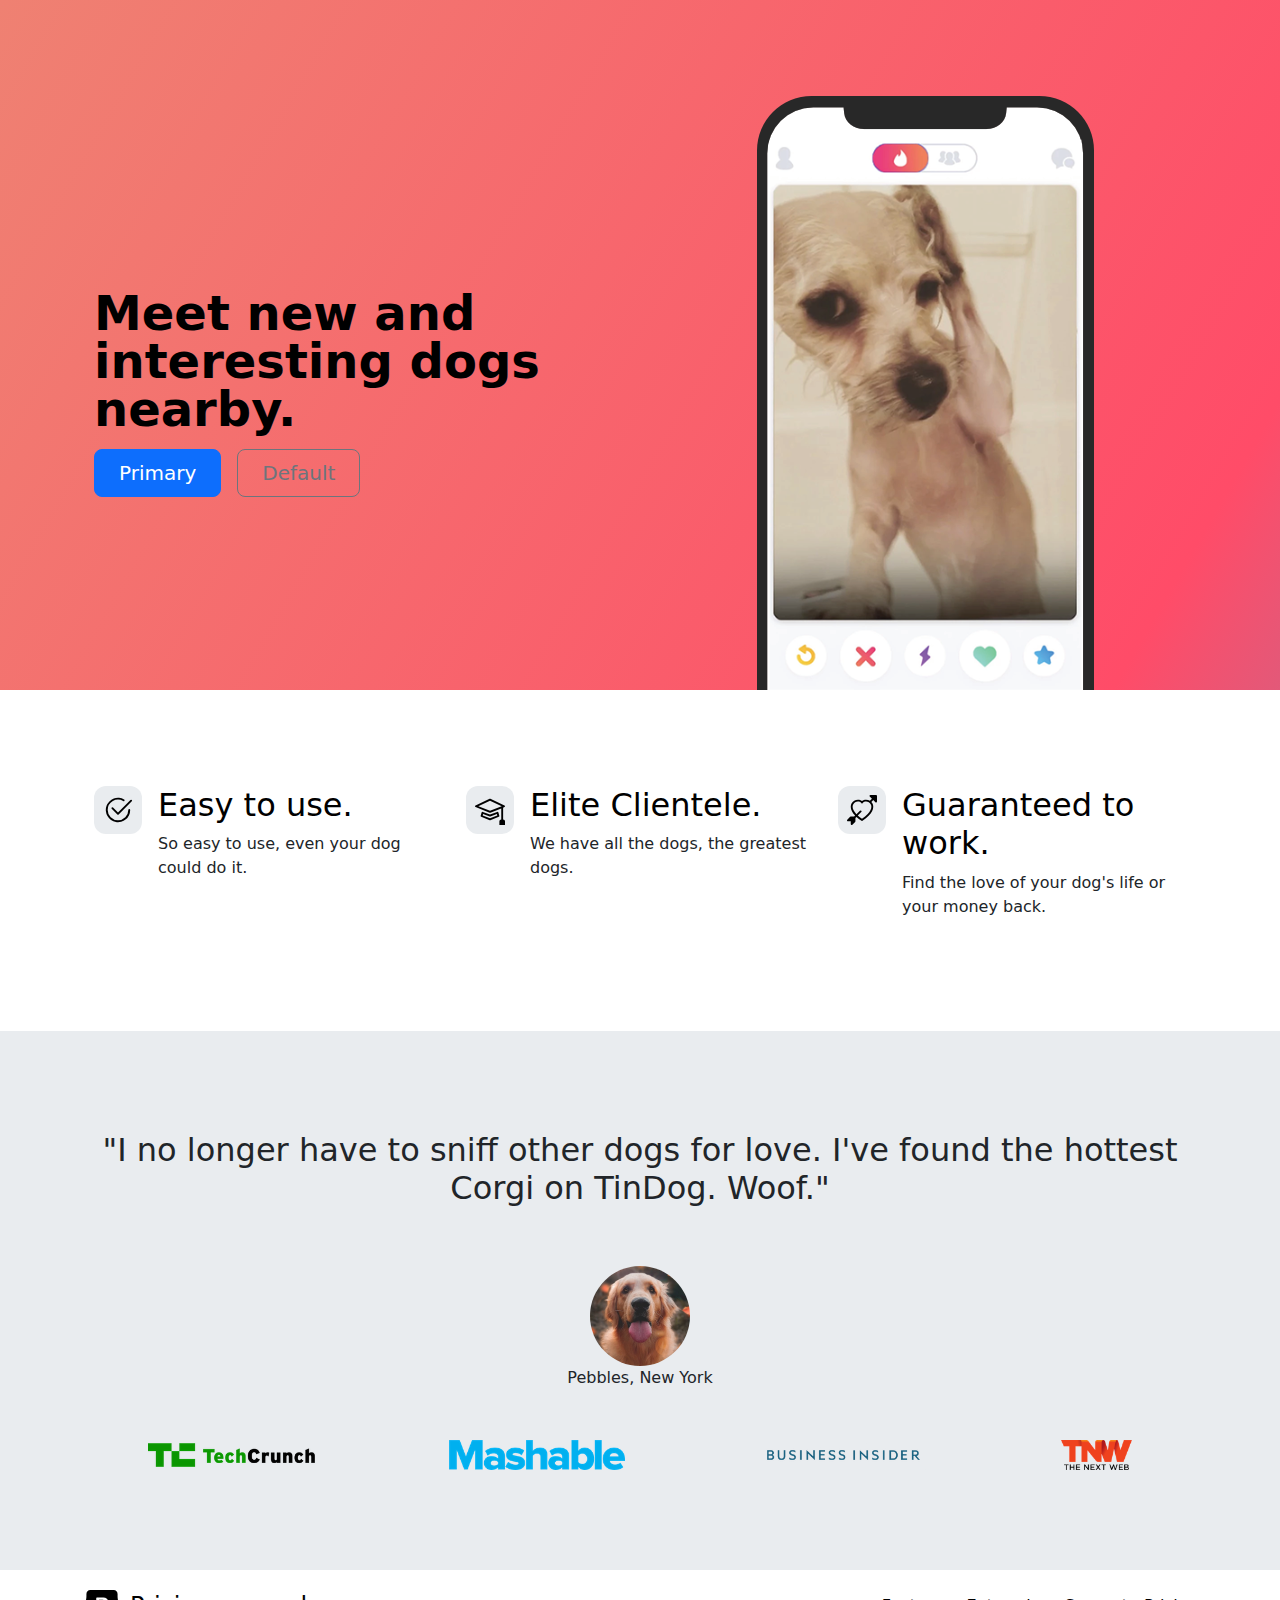
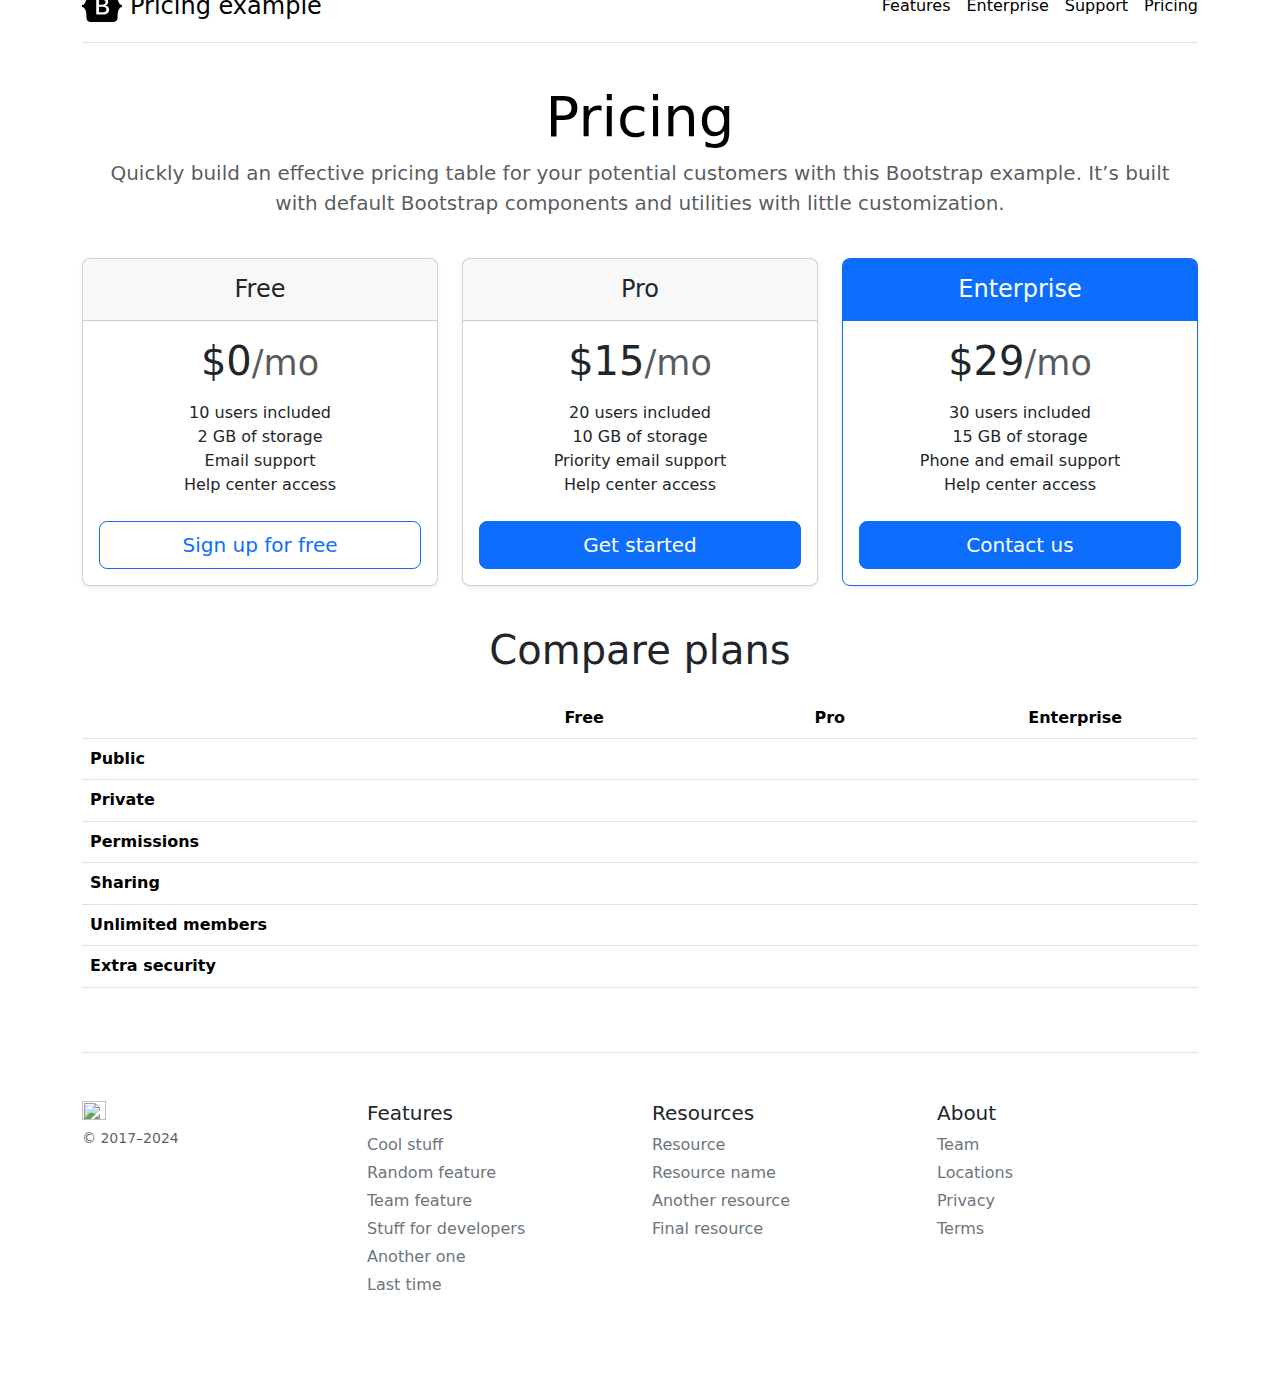
==== 11.3 TinDog Project/index.html @ b1c5bad5 "h p" ====
<!DOCTYPE html>
<html lang="en">

<head>
  <meta charset="UTF-8">
  <meta name="viewport" content="width=device-width, initial-scale=1.0">
  <title>TinDog</title>
  <link href="https://cdn.jsdelivr.net/npm/bootstrap@5.3.3/dist/css/bootstrap.min.css" rel="stylesheet" integrity="sha384-QWTKZyjpPEjISv5WaRU9OFeRpok6YctnYmDr5pNlyT2bRjXh0JMhjY6hW+ALEwIH" crossorigin="anonymous">

  <link rel="stylesheet" href="./css/style.css">


  <script src="https://cdn.jsdelivr.net/npm/bootstrap@5.3.3/dist/js/bootstrap.bundle.min.js" integrity="sha384-YvpcrYf0tY3lHB60NNkmXc5s9fDVZLESaAA55NDzOxhy9GkcIdslK1eN7N6jIeHz" crossorigin="anonymous"></script>
</head>

<body>

  <!-- Title -->
  <section id="title"class="gradient-background">
    <div class="container col-xxl-8 px-4 pt-5  ">
      <div class="row flex-lg-row-reverse align-items-center g-5 pt-5">
        <div class="col-10 col-sm-8 col-lg-6">
          <img src="./images/iphone.png" class="d-block mx-lg-auto img-fluid" alt="Bootstrap Themes" height="200px" loading="lazy">
        </div>
        <div class="col-lg-6">
          <h1 class="display-5 fw-bold text-body-emphasis lh-1 mb-3">Meet new and interesting dogs nearby.
          </h1>
          
          <div class="d-grid gap-2 d-md-flex justify-content-md-start">
            <button type="button" class="btn btn-primary btn-lg px-4 me-md-2">Primary</button>
            <button type="button" class="btn btn-outline-secondary btn-lg px-4">Default</button>
          </div>
        </div>
      </div>
    </div>
  </section>
  <!-- Features -->
  <section id="features">
    <div class="container px-4 py-5" id="hanging-icons">
      
      <div class="row g-4 py-5 row-cols-1 row-cols-lg-3">
        <div class="col d-flex align-items-start">
          <div class="icon-square text-body-emphasis bg-body-secondary d-inline-flex align-items-center justify-content-center fs-4 flex-shrink-0 me-3">
            <svg xmlns="http://www.w3.org/2000/svg" height="30" fill="currentColor" class="bi bi-check2-circle"
              viewBox="0 0 16 16">
<path
                d="M2.5 8a5.5 5.5 0 0 1 8.25-4.764.5.5 0 0 0 .5-.866A6.5 6.5 0 1 0 14.5 8a.5.5 0 0 0-1 0 5.5 5.5 0 1 1-11 0z" />
<path
                d="M15.354 3.354a.5.5 0 0 0-.708-.708L8 9.293 5.354 6.646a.5.5 0 1 0-.708.708l3 3a.5.5 0 0 0 .708 0l7-7z" />
</svg>
          </div>
          <div>
            <h3 class="fs-2 text-body-emphasis">Easy to use.</h3>
            <p>So easy to use, even your dog could do it.</p>
            
          </div>
        </div>
        <div class="col d-flex align-items-start">
          <div class="icon-square text-body-emphasis bg-body-secondary d-inline-flex align-items-center justify-content-center fs-4 flex-shrink-0 me-3">
            <svg xmlns="http://www.w3.org/2000/svg" height="30" fill="currentColor" class="bi bi-mortarboard" viewBox="0 0 16 16">
              <path d="M8.211 2.047a.5.5 0 0 0-.422 0l-7.5 3.5a.5.5 0 0 0 .025.917l7.5 3a.5.5 0 0 0 .372 0L14 7.14V13a1 1 0 0 0-1 1v2h3v-2a1 1 0 0 0-1-1V6.739l.686-.275a.5.5 0 0 0 .025-.917l-7.5-3.5ZM8 8.46 1.758 5.965 8 3.052l6.242 2.913L8 8.46Z"/>
              <path d="M4.176 9.032a.5.5 0 0 0-.656.327l-.5 1.7a.5.5 0 0 0 .294.605l4.5 1.8a.5.5 0 0 0 .372 0l4.5-1.8a.5.5 0 0 0 .294-.605l-.5-1.7a.5.5 0 0 0-.656-.327L8 10.466 4.176 9.032Zm-.068 1.873.22-.748 3.496 1.311a.5.5 0 0 0 .352 0l3.496-1.311.22.748L8 12.46l-3.892-1.556Z"/>
              </svg>
          </div>
          <div>
            <h3 class="fs-2 text-body-emphasis">Elite Clientele.</h3>
            <p>We have all the dogs, the greatest dogs.</p>
            
          </div>
        </div>
        <div class="col d-flex align-items-start">
          <div class="icon-square text-body-emphasis bg-body-secondary d-inline-flex align-items-center justify-content-center fs-4 flex-shrink-0 me-3">
            <svg xmlns="http://www.w3.org/2000/svg" height="30" fill="currentColor" class="bi bi-arrow-through-heart"
              viewBox="0 0 16 16">
<path fill-rule="evenodd"
                d="M2.854 15.854A.5.5 0 0 1 2 15.5V14H.5a.5.5 0 0 1-.354-.854l1.5-1.5A.5.5 0 0 1 2 11.5h1.793l.53-.53c-.771-.802-1.328-1.58-1.704-2.32-.798-1.575-.775-2.996-.213-4.092C3.426 2.565 6.18 1.809 8 3.233c1.25-.98 2.944-.928 4.212-.152L13.292 2 12.147.854A.5.5 0 0 1 12.5 0h3a.5.5 0 0 1 .5.5v3a.5.5 0 0 1-.854.354L14 2.707l-1.006 1.006c.236.248.44.531.6.845.562 1.096.585 2.517-.213 4.092-.793 1.563-2.395 3.288-5.105 5.08L8 13.912l-.276-.182a21.86 21.86 0 0 1-2.685-2.062l-.539.54V14a.5.5 0 0 1-.146.354l-1.5 1.5Zm2.893-4.894A20.419 20.419 0 0 0 8 12.71c2.456-1.666 3.827-3.207 4.489-4.512.679-1.34.607-2.42.215-3.185-.817-1.595-3.087-2.054-4.346-.761L8 4.62l-.358-.368c-1.259-1.293-3.53-.834-4.346.761-.392.766-.464 1.845.215 3.185.323.636.815 1.33 1.519 2.065l1.866-1.867a.5.5 0 1 1 .708.708L5.747 10.96Z" />
</svg>

          </div>
          <div>
            <h3 class="fs-2 text-body-emphasis">Guaranteed to work.</h3>
            <p>Find the love of your dog's life or your money back.</p>
            
          </div>
        </div>
      </div>
    </div>
  </section>
  <!-- Testimonial -->
  <section id="testimonial" >
    <div class="container container-testimonial">
      <h2>"I no longer have to sniff other dogs for love. I've found the hottest Corgi on TinDog. Woof."</h2>
    <img class="dog" src="./images/dog-img.jpg" alt="dog">
    <p>Pebbles, New York</p>
    <div class="testimonial-image">
      <img src="./images/techcrunch.png" alt="" height="30px">
    <img src="./images/mashable.png" alt="" height="30px">
    <img src="./images/bizinsider.png" alt="" height="30px">
    <img src="./images/tnw.png" alt="" height="30px">
    </div>
    </div>
  </section>
  <!-- Pricing -->
  <section id="pricing">
    <div class="container py-3">
      <header>
        <div class="d-flex flex-column flex-md-row align-items-center pb-3 mb-4 border-bottom">
          <a href="/" class="d-flex align-items-center link-body-emphasis text-decoration-none">
            <svg xmlns="http://www.w3.org/2000/svg" width="40" height="32" class="me-2" viewBox="0 0 118 94" role="img"><title>Bootstrap</title><path fill-rule="evenodd" clip-rule="evenodd" d="M24.509 0c-6.733 0-11.715 5.893-11.492 12.284.214 6.14-.064 14.092-2.066 20.577C8.943 39.365 5.547 43.485 0 44.014v5.972c5.547.529 8.943 4.649 10.951 11.153 2.002 6.485 2.28 14.437 2.066 20.577C12.794 88.106 17.776 94 24.51 94H93.5c6.733 0 11.714-5.893 11.491-12.284-.214-6.14.064-14.092 2.066-20.577 2.009-6.504 5.396-10.624 10.943-11.153v-5.972c-5.547-.529-8.934-4.649-10.943-11.153-2.002-6.484-2.28-14.437-2.066-20.577C105.214 5.894 100.233 0 93.5 0H24.508zM80 57.863C80 66.663 73.436 72 62.543 72H44a2 2 0 01-2-2V24a2 2 0 012-2h18.437c9.083 0 15.044 4.92 15.044 12.474 0 5.302-4.01 10.049-9.119 10.88v.277C75.317 46.394 80 51.21 80 57.863zM60.521 28.34H49.948v14.934h8.905c6.884 0 10.68-2.772 10.68-7.727 0-4.643-3.264-7.207-9.012-7.207zM49.948 49.2v16.458H60.91c7.167 0 10.964-2.876 10.964-8.281 0-5.406-3.903-8.178-11.425-8.178H49.948z" fill="currentColor"></path></svg>
            <span class="fs-4">Pricing example</span>
          </a>
    
          <nav class="d-inline-flex mt-2 mt-md-0 ms-md-auto">
            <a class="me-3 py-2 link-body-emphasis text-decoration-none" href="#">Features</a>
            <a class="me-3 py-2 link-body-emphasis text-decoration-none" href="#">Enterprise</a>
            <a class="me-3 py-2 link-body-emphasis text-decoration-none" href="#">Support</a>
            <a class="py-2 link-body-emphasis text-decoration-none" href="#">Pricing</a>
          </nav>
        </div>
    
        <div class="pricing-header p-3 pb-md-4 mx-auto text-center">
          <h1 class="display-4 fw-normal text-body-emphasis">Pricing</h1>
          <p class="fs-5 text-body-secondary">Quickly build an effective pricing table for your potential customers with this Bootstrap example. It’s built with default Bootstrap components and utilities with little customization.</p>
        </div>
      </header>
    
      <main>
        <div class="row row-cols-1 row-cols-md-3 mb-3 text-center">
          <div class="col">
            <div class="card mb-4 rounded-3 shadow-sm">
              <div class="card-header py-3">
                <h4 class="my-0 fw-normal">Free</h4>
              </div>
              <div class="card-body">
                <h1 class="card-title pricing-card-title">$0<small class="text-body-secondary fw-light">/mo</small></h1>
                <ul class="list-unstyled mt-3 mb-4">
                  <li>10 users included</li>
                  <li>2 GB of storage</li>
                  <li>Email support</li>
                  <li>Help center access</li>
                </ul>
                <button type="button" class="w-100 btn btn-lg btn-outline-primary">Sign up for free</button>
              </div>
            </div>
          </div>
          <div class="col">
            <div class="card mb-4 rounded-3 shadow-sm">
              <div class="card-header py-3">
                <h4 class="my-0 fw-normal">Pro</h4>
              </div>
              <div class="card-body">
                <h1 class="card-title pricing-card-title">$15<small class="text-body-secondary fw-light">/mo</small></h1>
                <ul class="list-unstyled mt-3 mb-4">
                  <li>20 users included</li>
                  <li>10 GB of storage</li>
                  <li>Priority email support</li>
                  <li>Help center access</li>
                </ul>
                <button type="button" class="w-100 btn btn-lg btn-primary">Get started</button>
              </div>
            </div>
          </div>
          <div class="col">
            <div class="card mb-4 rounded-3 shadow-sm border-primary">
              <div class="card-header py-3 text-bg-primary border-primary">
                <h4 class="my-0 fw-normal">Enterprise</h4>
              </div>
              <div class="card-body">
                <h1 class="card-title pricing-card-title">$29<small class="text-body-secondary fw-light">/mo</small></h1>
                <ul class="list-unstyled mt-3 mb-4">
                  <li>30 users included</li>
                  <li>15 GB of storage</li>
                  <li>Phone and email support</li>
                  <li>Help center access</li>
                </ul>
                <button type="button" class="w-100 btn btn-lg btn-primary">Contact us</button>
              </div>
            </div>
          </div>
        </div>
    
        <h2 class="display-6 text-center mb-4">Compare plans</h2>
    
        <div class="table-responsive">
          <table class="table text-center">
            <thead>
              <tr>
                <th style="width: 34%;"></th>
                <th style="width: 22%;">Free</th>
                <th style="width: 22%;">Pro</th>
                <th style="width: 22%;">Enterprise</th>
              </tr>
            </thead>
            <tbody>
              <tr>
                <th scope="row" class="text-start">Public</th>
                <td><svg class="bi" width="24" height="24"><use xlink:href="#check"></use></svg></td>
                <td><svg class="bi" width="24" height="24"><use xlink:href="#check"></use></svg></td>
                <td><svg class="bi" width="24" height="24"><use xlink:href="#check"></use></svg></td>
              </tr>
              <tr>
                <th scope="row" class="text-start">Private</th>
                <td></td>
                <td><svg class="bi" width="24" height="24"><use xlink:href="#check"></use></svg></td>
                <td><svg class="bi" width="24" height="24"><use xlink:href="#check"></use></svg></td>
              </tr>
            </tbody>
    
            <tbody>
              <tr>
                <th scope="row" class="text-start">Permissions</th>
                <td><svg class="bi" width="24" height="24"><use xlink:href="#check"></use></svg></td>
                <td><svg class="bi" width="24" height="24"><use xlink:href="#check"></use></svg></td>
                <td><svg class="bi" width="24" height="24"><use xlink:href="#check"></use></svg></td>
              </tr>
              <tr>
                <th scope="row" class="text-start">Sharing</th>
                <td></td>
                <td><svg class="bi" width="24" height="24"><use xlink:href="#check"></use></svg></td>
                <td><svg class="bi" width="24" height="24"><use xlink:href="#check"></use></svg></td>
              </tr>
              <tr>
                <th scope="row" class="text-start">Unlimited members</th>
                <td></td>
                <td><svg class="bi" width="24" height="24"><use xlink:href="#check"></use></svg></td>
                <td><svg class="bi" width="24" height="24"><use xlink:href="#check"></use></svg></td>
              </tr>
              <tr>
                <th scope="row" class="text-start">Extra security</th>
                <td></td>
                <td></td>
                <td><svg class="bi" width="24" height="24"><use xlink:href="#check"></use></svg></td>
              </tr>
            </tbody>
          </table>
        </div>
      </main>
    
      <footer class="pt-4 my-md-5 pt-md-5 border-top">
        <div class="row">
          <div class="col-12 col-md">
            <img class="mb-2" src="/docs/5.3/assets/brand/bootstrap-logo.svg" alt="" width="24" height="19">
            <small class="d-block mb-3 text-body-secondary">© 2017–2024</small>
          </div>
          <div class="col-6 col-md">
            <h5>Features</h5>
            <ul class="list-unstyled text-small">
              <li class="mb-1"><a class="link-secondary text-decoration-none" href="#">Cool stuff</a></li>
              <li class="mb-1"><a class="link-secondary text-decoration-none" href="#">Random feature</a></li>
              <li class="mb-1"><a class="link-secondary text-decoration-none" href="#">Team feature</a></li>
              <li class="mb-1"><a class="link-secondary text-decoration-none" href="#">Stuff for developers</a></li>
              <li class="mb-1"><a class="link-secondary text-decoration-none" href="#">Another one</a></li>
              <li class="mb-1"><a class="link-secondary text-decoration-none" href="#">Last time</a></li>
            </ul>
          </div>
          <div class="col-6 col-md">
            <h5>Resources</h5>
            <ul class="list-unstyled text-small">
              <li class="mb-1"><a class="link-secondary text-decoration-none" href="#">Resource</a></li>
              <li class="mb-1"><a class="link-secondary text-decoration-none" href="#">Resource name</a></li>
              <li class="mb-1"><a class="link-secondary text-decoration-none" href="#">Another resource</a></li>
              <li class="mb-1"><a class="link-secondary text-decoration-none" href="#">Final resource</a></li>
            </ul>
          </div>
          <div class="col-6 col-md">
            <h5>About</h5>
            <ul class="list-unstyled text-small">
              <li class="mb-1"><a class="link-secondary text-decoration-none" href="#">Team</a></li>
              <li class="mb-1"><a class="link-secondary text-decoration-none" href="#">Locations</a></li>
              <li class="mb-1"><a class="link-secondary text-decoration-none" href="#">Privacy</a></li>
              <li class="mb-1"><a class="link-secondary text-decoration-none" href="#">Terms</a></li>
            </ul>
          </div>
        </div>
      </footer>
    </div>
  </section>
  <!-- Footer -->
  <section id="footer">

  </section>
</body>

</html>
---- 11.3 TinDog Project/css/style.css ----
.gradient-background {
  background: linear-gradient(300deg, #00bfff, #ff4c68, #ef8172);
  background-size: 180% 180%;
  animation: gradient-animation 18s ease infinite;
}

@keyframes gradient-animation {
  0% {
    background-position: 0% 50%;
  }
  50% {
    background-position: 100% 50%;
  }
  100% {
    background-position: 0% 50%;
  }
}

.container{
  padding-bottom: 0px;
}
  

.icon-square {
  width: 3rem;
  height: 3rem;
  border-radius: 0.75rem;
}

.profile-img {
  height: 100px;
  border-radius: 50%;
}

.container-testimonial{
  text-align: center;
}

.dog{
  height: 100px;
  width: 100px;
  border-radius: 50%;
  margin-top: 50px;
}

#testimonial{
  background-color: #E9ECEF;
  padding-top: 100px;
  padding-bottom: 100px;
}

.testimonial-image{
  display: flex;
  justify-content: space-around;
  margin-top: 50px;
}
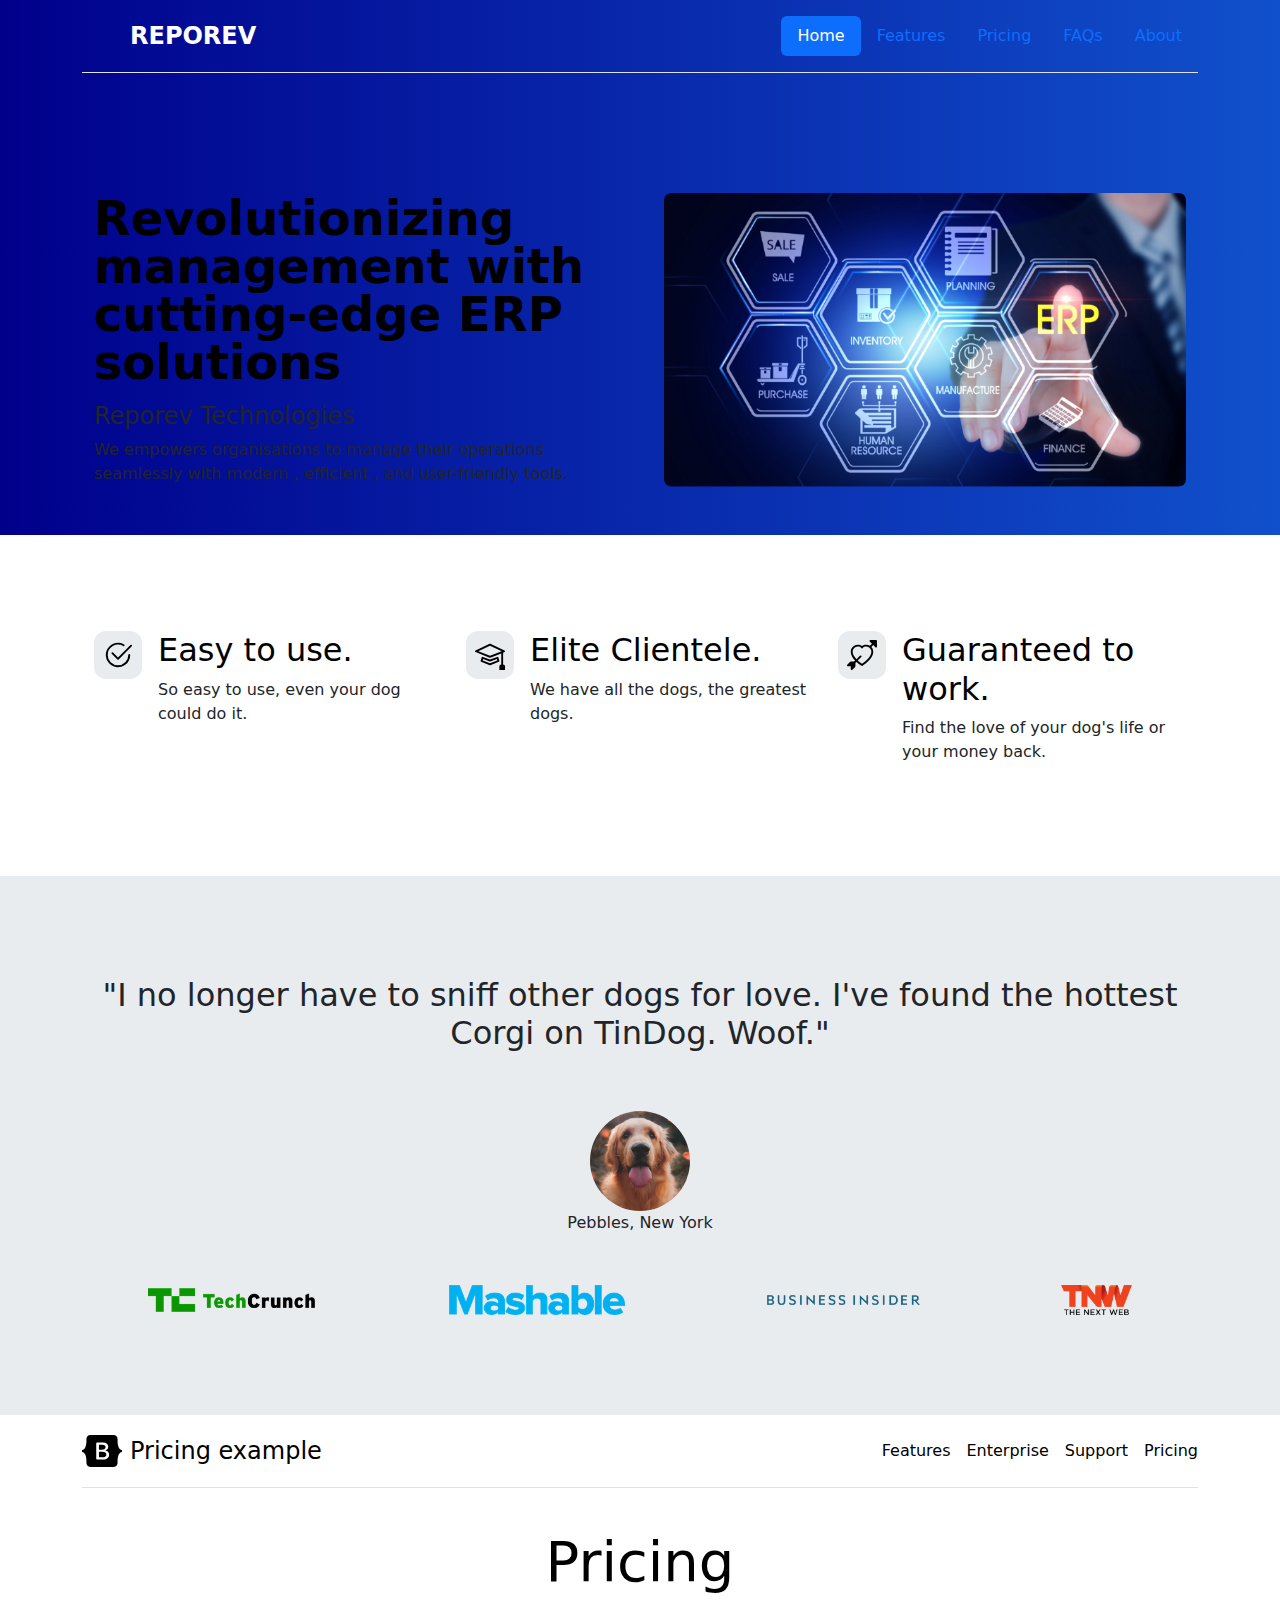
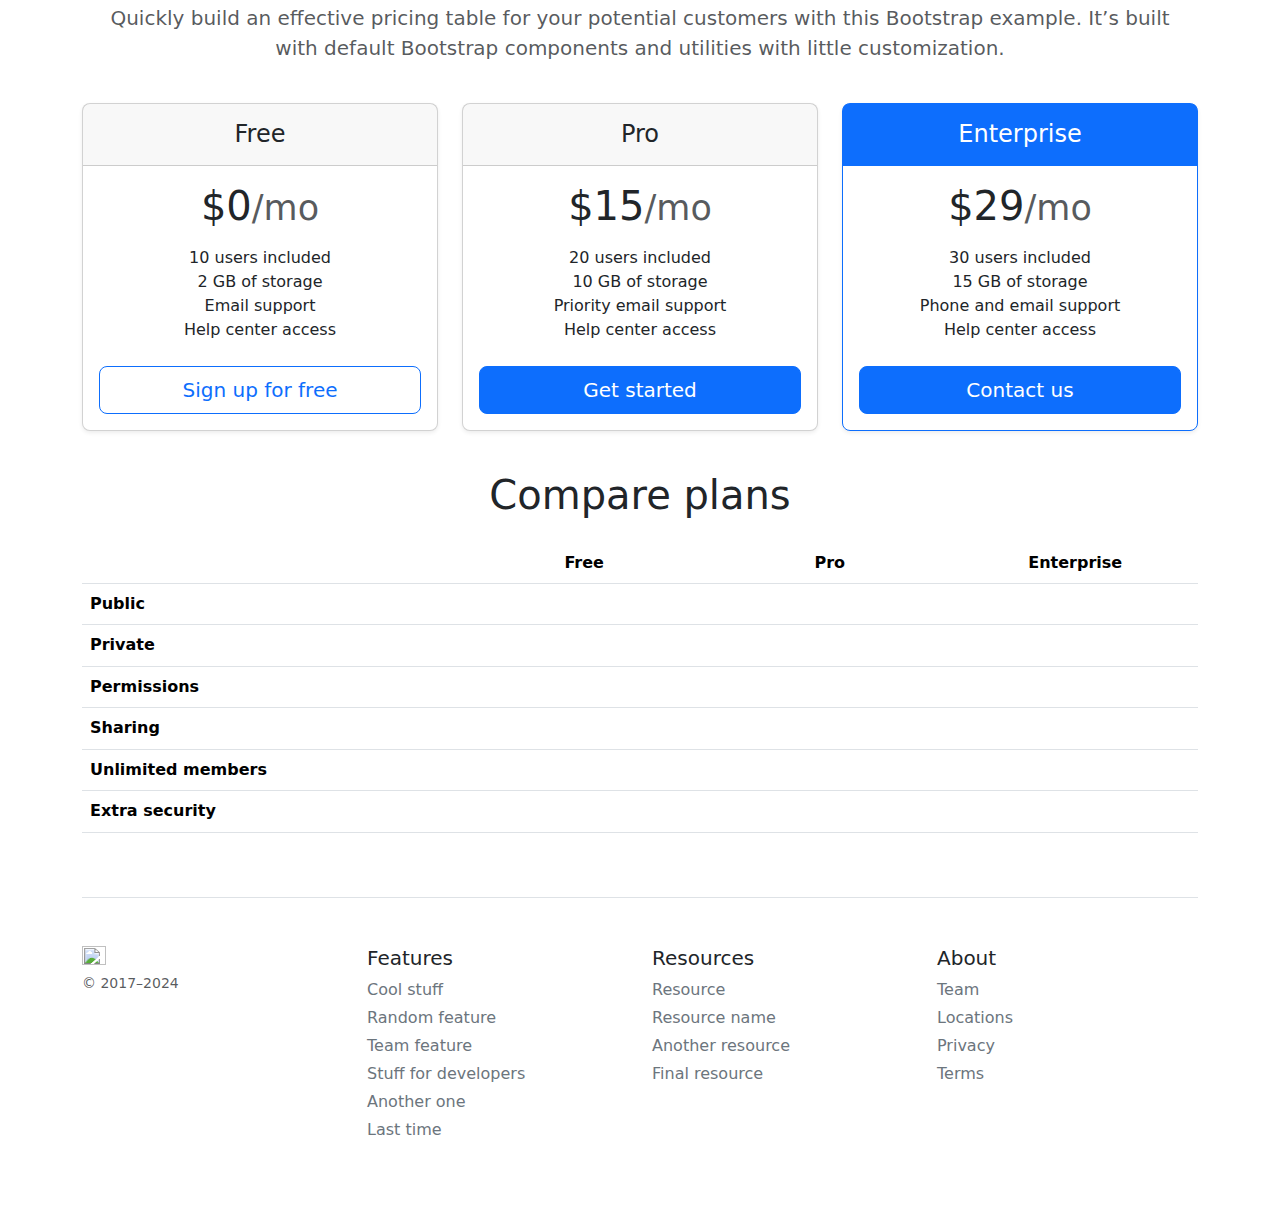
==== commit b24c6a2e: "changes" ====
--- a/11.3 TinDog Project/index.html
+++ b/11.3 TinDog Project/index.html
@@ -17,19 +17,33 @@
 
   <!-- Title -->
   <section id="title"class="gradient-background">
-    <div class="container col-xxl-8 px-4 pt-5  ">
+    <div class="container">
+      <header class="d-flex flex-wrap justify-content-center py-3 mb-4 border-bottom">
+        <a href="/" class="d-flex align-items-center mb-3 mb-md-0 me-md-auto link-body-emphasis text-decoration-none">
+          <svg class="bi me-2" width="40" height="32"><use xlink:href="#bootstrap"></use></svg>
+          <span class="fs-4" style="font-weight: bold; color: white;">REPOREV</span>
+        </a>
+  
+        <ul class="nav nav-pills">
+          <li class="nav-item"><a href="#" class="nav-link active" aria-current="page">Home</a></li>
+          <li class="nav-item"><a href="#" class="nav-link">Features</a></li>
+          <li class="nav-item"><a href="#" class="nav-link">Pricing</a></li>
+          <li class="nav-item"><a href="#" class="nav-link">FAQs</a></li>
+          <li class="nav-item"><a href="#" class="nav-link">About</a></li>
+        </ul>
+      </header>
+    </div>
+    <div class="container col-xxl-8 px-4 py-5  ">
       <div class="row flex-lg-row-reverse align-items-center g-5 pt-5">
         <div class="col-10 col-sm-8 col-lg-6">
-          <img src="./images/iphone.png" class="d-block mx-lg-auto img-fluid" alt="Bootstrap Themes" height="200px" loading="lazy">
+          <img src="./images/ERP photo.png" class="d-block mx-lg-auto img-fluid" alt="Bootstrap Themes" height="200px" loading="lazy">
         </div>
         <div class="col-lg-6">
-          <h1 class="display-5 fw-bold text-body-emphasis lh-1 mb-3">Meet new and interesting dogs nearby.
+          <h1 class="display-5 fw-bold text-body-emphasis lh-1 mb-3">Revolutionizing management with cutting-edge ERP solutions 
           </h1>
+          <h6 style="font-weight: bold; color: antiquewhite;" > <h4>Reporev Technologies</h4>We empowers organisations to manage their operations seamlessly with modern , efficient , and user-friendly tools.  </h6>
           
-          <div class="d-grid gap-2 d-md-flex justify-content-md-start">
-            <button type="button" class="btn btn-primary btn-lg px-4 me-md-2">Primary</button>
-            <button type="button" class="btn btn-outline-secondary btn-lg px-4">Default</button>
-          </div>
+          
         </div>
       </div>
     </div>
--- a/11.3 TinDog Project/css/style.css
+++ b/11.3 TinDog Project/css/style.css
@@ -1,5 +1,5 @@
 .gradient-background {
-  background: linear-gradient(300deg, #00bfff, #ff4c68, #ef8172);
+  background: linear-gradient(90deg, #00008b, #1e90ff);
   background-size: 180% 180%;
   animation: gradient-animation 18s ease infinite;
 }
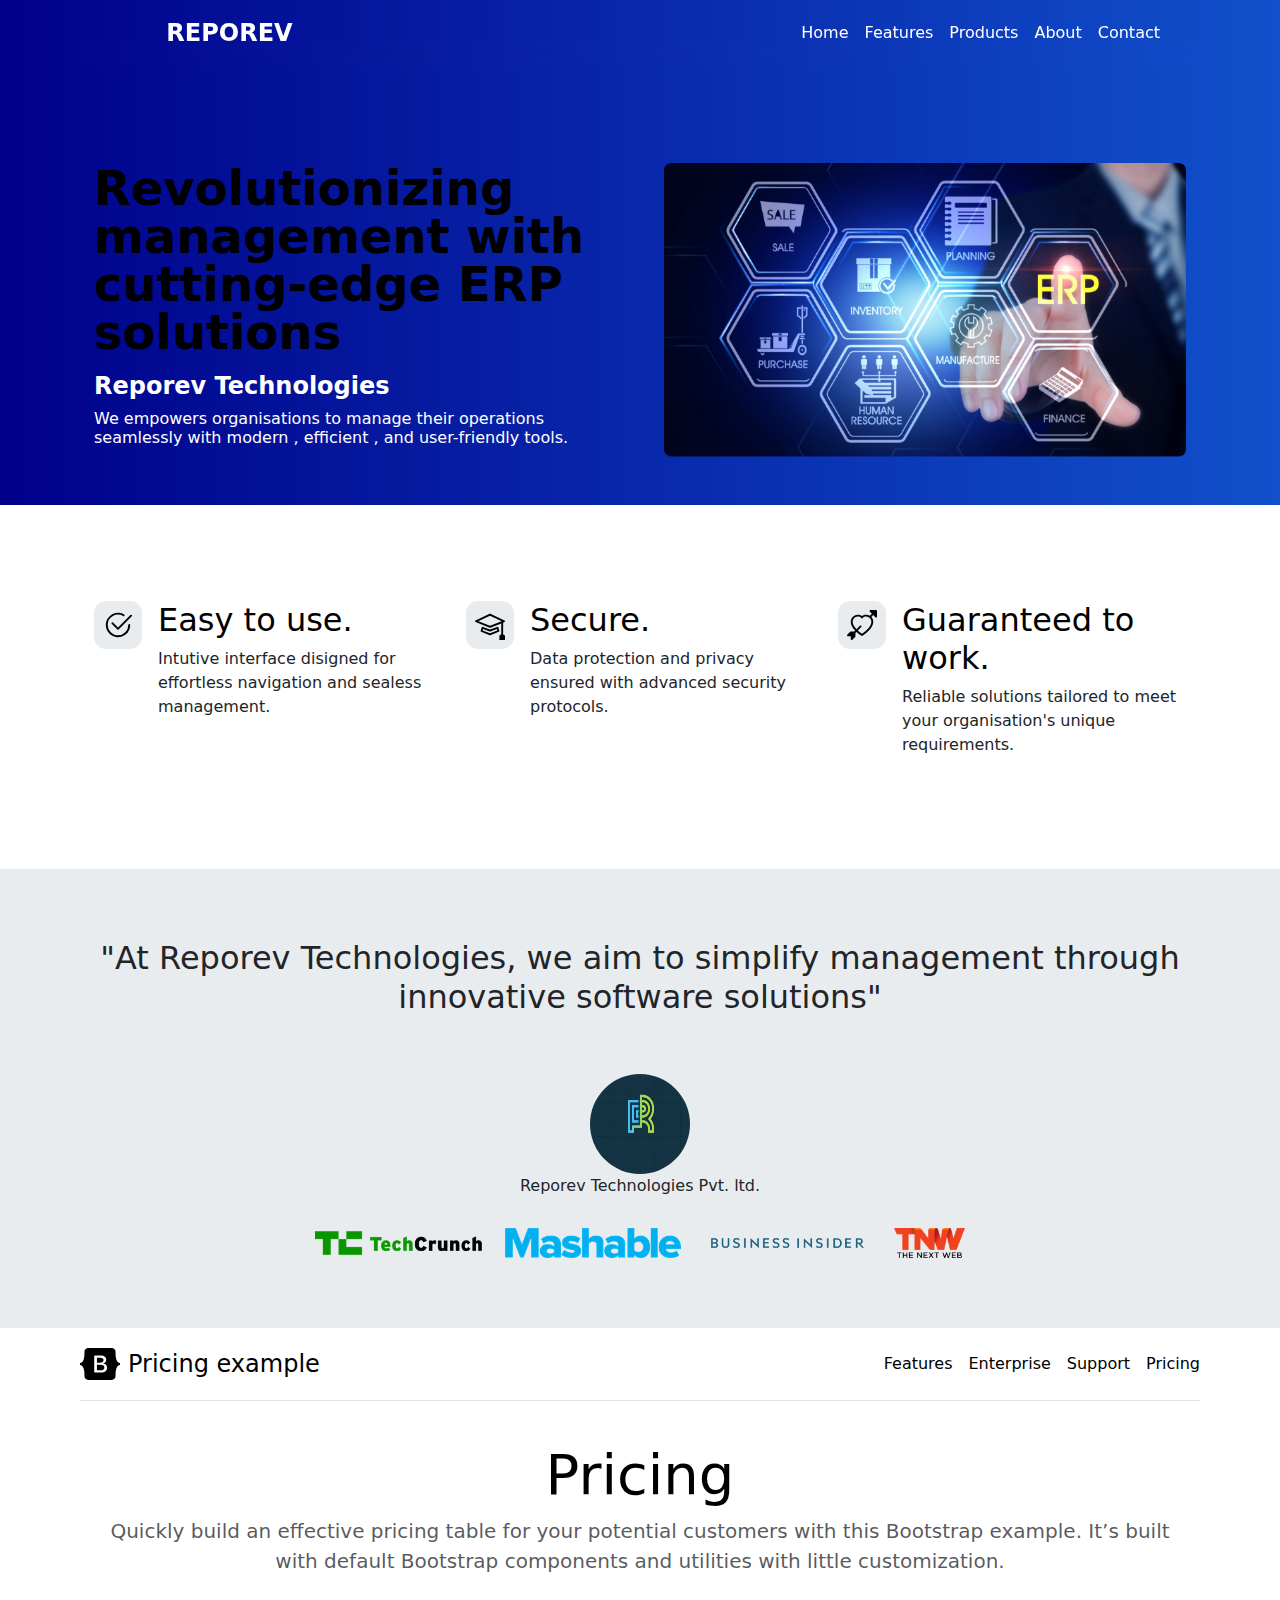
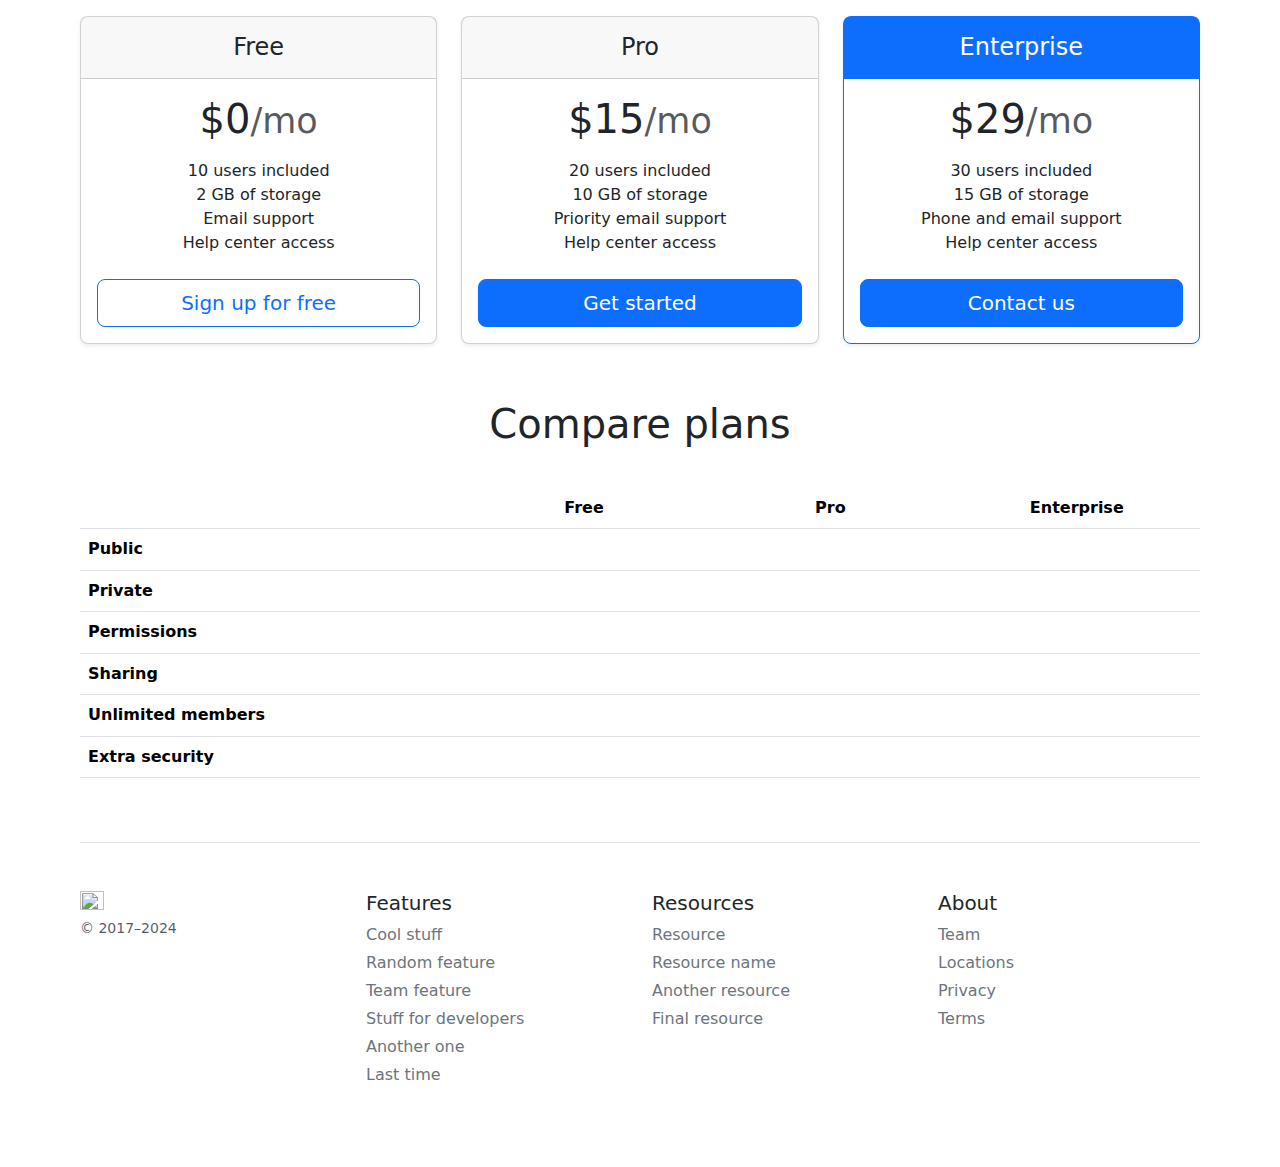
==== commit 55d564cc: "sasa" ====
--- a/11.3 TinDog Project/index.html
+++ b/11.3 TinDog Project/index.html
@@ -15,33 +15,81 @@
 
 <body>
 
+  
+
   <!-- Title -->
-  <section id="title"class="gradient-background">
-    <div class="container">
+  <section  id="title"class="gradient-background">
+    <!-- <div  class="container ">
       <header class="d-flex flex-wrap justify-content-center py-3 mb-4 border-bottom">
         <a href="/" class="d-flex align-items-center mb-3 mb-md-0 me-md-auto link-body-emphasis text-decoration-none">
           <svg class="bi me-2" width="40" height="32"><use xlink:href="#bootstrap"></use></svg>
-          <span class="fs-4" style="font-weight: bold; color: white;">REPOREV</span>
+          <span class="fs-4" style="font-weight: bold; color: rgb(89, 89, 243);">REPOREV</span>
         </a>
   
-        <ul class="nav nav-pills">
-          <li class="nav-item"><a href="#" class="nav-link active" aria-current="page">Home</a></li>
-          <li class="nav-item"><a href="#" class="nav-link">Features</a></li>
+        <ul  class="nav nav-pills">
+          <li class="nav-item"><a href="/11.3 TinDog Project/index.html"  class="nav-link active" aria-current="page">Home</a></li>
+          <li class="nav-item"><a href="/11.3 TinDog Project/pages/features.html" class="nav-link">Features</a></li>
           <li class="nav-item"><a href="#" class="nav-link">Pricing</a></li>
-          <li class="nav-item"><a href="#" class="nav-link">FAQs</a></li>
-          <li class="nav-item"><a href="#" class="nav-link">About</a></li>
+          <li class="nav-item"><a href="/11.3 TinDog Project/pages/Aboutus.html" class="nav-link">About</a></li>
+          <li class="nav-item"><a href="/11.3 TinDog Project/pages/contactus.html" class="nav-link">Contact</a></li>
         </ul>
       </header>
-    </div>
+    </div> -->
+
+
+
+
+
+
+    <div class="container">
+      <nav  class="navbar navbar-expand-lg navbar-light bg-transparent">
+          <div class="container-fluid">
+              <a class="navbar-brand" href="/">
+                  <svg class="bi me-2" width="40" height="32"><use xlink:href="#bootstrap"></use></svg>
+                  <span class="fs-4" style="font-weight: bold; color: white;">REPOREV</span>
+              </a>
+              <button class="navbar-toggler" type="button" data-bs-toggle="collapse" data-bs-target="#navbarNav" aria-controls="navbarNav" aria-expanded="false" aria-label="Toggle navigation">
+                  <span class="navbar-toggler-icon"></span>
+              </button>
+              <div class="collapse navbar-collapse" id="navbarNav">
+                  <ul class="navbar-nav ms-auto">
+                      <li class="nav-item">
+                          <a style="color: white;" class="nav-link active" aria-current="page" href="/11.3 TinDog Project/index.html">Home</a>
+                      </li>
+                      <li class="nav-item">
+                          <a style="color: white;" class="nav-link" href="/11.3 TinDog Project/pages/features.html">Features</a>
+                      </li>
+                      <li class="nav-item">
+                          <a style="color: white;" class="nav-link" href="/11.3 TinDog Project/pages/Products.html">Products</a>
+                      </li>
+                      <li class="nav-item">
+                          <a style="color: white;" class="nav-link" href="/11.3 TinDog Project/pages/Aboutus.html">About</a>
+                      </li>
+                      <li class="nav-item">
+                          <a style="color: white;" class="nav-link" href="/11.3 TinDog Project/pages/contactus.html">Contact</a>
+                      </li>
+                  </ul>
+              </div>
+          </div>
+      </nav>
+  </div>
+
+
+
+
+
+
+
     <div class="container col-xxl-8 px-4 py-5  ">
       <div class="row flex-lg-row-reverse align-items-center g-5 pt-5">
         <div class="col-10 col-sm-8 col-lg-6">
           <img src="./images/ERP photo.png" class="d-block mx-lg-auto img-fluid" alt="Bootstrap Themes" height="200px" loading="lazy">
         </div>
         <div class="col-lg-6">
-          <h1 class="display-5 fw-bold text-body-emphasis lh-1 mb-3">Revolutionizing management with cutting-edge ERP solutions 
+          <h1  class="display-5 fw-bold text-body-emphasis lh-1 mb-3">Revolutionizing management with cutting-edge ERP solutions 
           </h1>
-          <h6 style="font-weight: bold; color: antiquewhite;" > <h4>Reporev Technologies</h4>We empowers organisations to manage their operations seamlessly with modern , efficient , and user-friendly tools.  </h6>
+          <h4 style="font-weight: bold;color: white;">Reporev Technologies</h4>
+          <h6 style=" color: white;" > We empowers organisations to manage their operations seamlessly with modern , efficient , and user-friendly tools.  </h6>
           
           
         </div>
@@ -65,7 +113,7 @@
           </div>
           <div>
             <h3 class="fs-2 text-body-emphasis">Easy to use.</h3>
-            <p>So easy to use, even your dog could do it.</p>
+            <p>Intutive interface disigned for effortless navigation and sealess management.</p>
             
           </div>
         </div>
@@ -77,8 +125,8 @@
               </svg>
           </div>
           <div>
-            <h3 class="fs-2 text-body-emphasis">Elite Clientele.</h3>
-            <p>We have all the dogs, the greatest dogs.</p>
+            <h3 class="fs-2 text-body-emphasis">Secure.</h3>
+            <p>Data protection and privacy ensured with advanced security protocols.</p>
             
           </div>
         </div>
@@ -93,7 +141,7 @@
           </div>
           <div>
             <h3 class="fs-2 text-body-emphasis">Guaranteed to work.</h3>
-            <p>Find the love of your dog's life or your money back.</p>
+            <p>Reliable solutions tailored to meet your organisation's unique requirements.</p>
             
           </div>
         </div>
@@ -103,9 +151,9 @@
   <!-- Testimonial -->
   <section id="testimonial" >
     <div class="container container-testimonial">
-      <h2>"I no longer have to sniff other dogs for love. I've found the hottest Corgi on TinDog. Woof."</h2>
-    <img class="dog" src="./images/dog-img.jpg" alt="dog">
-    <p>Pebbles, New York</p>
+      <h2>"At Reporev Technologies, we aim to simplify management through innovative software solutions"</h2>
+    <img  class="dog" src="./images/logoreporev.jpg" alt="logo">
+    <p>Reporev Technologies Pvt. ltd.</p>
     <div class="testimonial-image">
       <img src="./images/techcrunch.png" alt="" height="30px">
     <img src="./images/mashable.png" alt="" height="30px">
@@ -114,6 +162,21 @@
     </div>
     </div>
   </section>
+
+
+
+
+
+
+
+ 
+
+
+
+
+
+
+
   <!-- Pricing -->
   <section id="pricing">
     <div class="container py-3">
@@ -193,7 +256,7 @@
           </div>
         </div>
     
-        <h2 class="display-6 text-center mb-4">Compare plans</h2>
+        <h2  class="display-6 text-center mb-4 py-3">Compare plans</h2>
     
         <div class="table-responsive">
           <table class="table text-center">
--- a/11.3 TinDog Project/css/style.css
+++ b/11.3 TinDog Project/css/style.css
@@ -1,4 +1,4 @@
-.gradient-background {
+/* .gradient-background {
   background: linear-gradient(90deg, #00008b, #1e90ff);
   background-size: 180% 180%;
   animation: gradient-animation 18s ease infinite;
@@ -56,3 +56,248 @@
 }
 
 
+
+.nav-link{
+  color: black;
+}
+
+
+
+
+ */
+
+
+
+ /* Gradient Background */
+.gradient-background {
+  background: linear-gradient(90deg, #00008b, #1e90ff);
+  background-size: 180% 180%;
+  animation: gradient-animation 5s ease infinite;
+}
+
+@keyframes gradient-animation {
+  0% {
+    background-position: 0% 50%;
+  }
+  50% {
+    background-position: 100% 50%;
+  }
+  100% {
+    background-position: 0% 50%;
+  }
+}
+
+/* General Container */
+.container {
+  padding-bottom: 0px;
+  padding-left: 10px;
+  padding-right: 10px;
+}
+
+/* Icon Square */
+.icon-square {
+  width: 3rem;
+  height: 3rem;
+  border-radius: 0.75rem;
+}
+
+/* Profile Image */
+.profile-img {
+  height: 100px;
+  width: 100px;
+  border-radius: 50%;
+}
+
+/* Testimonial Section */
+.container-testimonial {
+  text-align: center;
+  padding: 20px;
+}
+
+.dog {
+  height: 100px;
+  width: 100px;
+  border-radius: 50%;
+  margin-top: 50px;
+}
+
+#testimonial {
+  background-color: #E9ECEF;
+  padding-top: 50px;
+  padding-bottom: 50px;
+}
+
+.testimonial-image {
+  display: flex;
+  flex-wrap: wrap;
+  justify-content: center;
+  gap: 20px;
+  margin-top: 30px;
+}
+
+/* Navigation Link */
+.nav-link {
+  color: white;
+  text-decoration: none;
+}
+
+.nav-link:hover {
+  text-decoration: underline;
+}
+
+/* Responsive Design */
+@media (max-width: 1200px) {
+  .gradient-background {
+    background-size: 200% 200%;
+  }
+
+  .icon-square {
+    width: 2.5rem;
+    height: 2.5rem;
+  }
+}
+
+@media (max-width: 768px) {
+  .profile-img {
+    height: 80px;
+    width: 80px;
+  }
+
+  .dog {
+    height: 80px;
+    width: 80px;
+    margin-top: 30px;
+  }
+
+  #testimonial {
+    padding-top: 30px;
+    padding-bottom: 30px;
+  }
+
+  .testimonial-image {
+    flex-direction: column;
+    gap: 15px;
+  }
+}
+
+@media (max-width: 576px) {
+  .icon-square {
+    width: 2rem;
+    height: 2rem;
+  }
+
+  .container {
+    padding-left: 5px;
+    padding-right: 5px;
+  }
+
+  .container-testimonial {
+    padding: 10px;
+  }
+
+  .nav-link {
+    font-size: 14px;
+  }
+}
+
+
+
+
+
+
+
+
+
+/* Navbar Styling */
+.navbar {
+  display: flex;
+  justify-content: space-between;
+  align-items: center;
+  padding: 10px 20px;
+  background-color: #00008b;
+opacity: 90px;
+}
+
+.navbar .logo {
+  color: white;
+  font-size: 20px;
+  text-decoration: none;
+}
+
+.navbar-links {
+  display: flex;
+  gap: 15px;
+}
+
+.navbar-links a {
+  color: white;
+  text-decoration: none;
+  font-size: 16px;
+}
+
+.navbar-links a:hover {
+  text-decoration: underline;
+}
+
+/* Hamburger Menu */
+.hamburger {
+  display: none;
+  flex-direction: column;
+  cursor: pointer;
+}
+
+.hamburger span {
+  background-color: white;
+  height: 3px;
+  width: 25px;
+  margin: 4px 0;
+}
+
+/* Hidden Menu for Mobile */
+.navbar-links {
+  display: flex;
+}
+
+.navbar-links.mobile {
+  display: none;
+  flex-direction: column;
+  background-color: #00008b;
+  position: absolute;
+  top: 50px;
+  right: 10px;
+  width: 150px;
+  padding: 10px;
+  border-radius: 5px;
+}
+
+.navbar-links.mobile a {
+  padding: 10px 0;
+  text-align: center;
+}
+
+/* Show Menu when Active */
+.navbar-links.mobile.active {
+  display: flex;
+}
+
+/* Responsive Design for Navbar */
+@media (max-width: 768px) {
+  .navbar-links {
+    display: none;
+  }
+
+  .hamburger {
+    display: flex;
+  }
+}
+
+
+
+
+
+.navbar {
+  background-color: rgba(255, 255, 255, 0.5);
+  backdrop-filter: blur(10px); /* Optional: Adds a blur effect */
+}
+
+
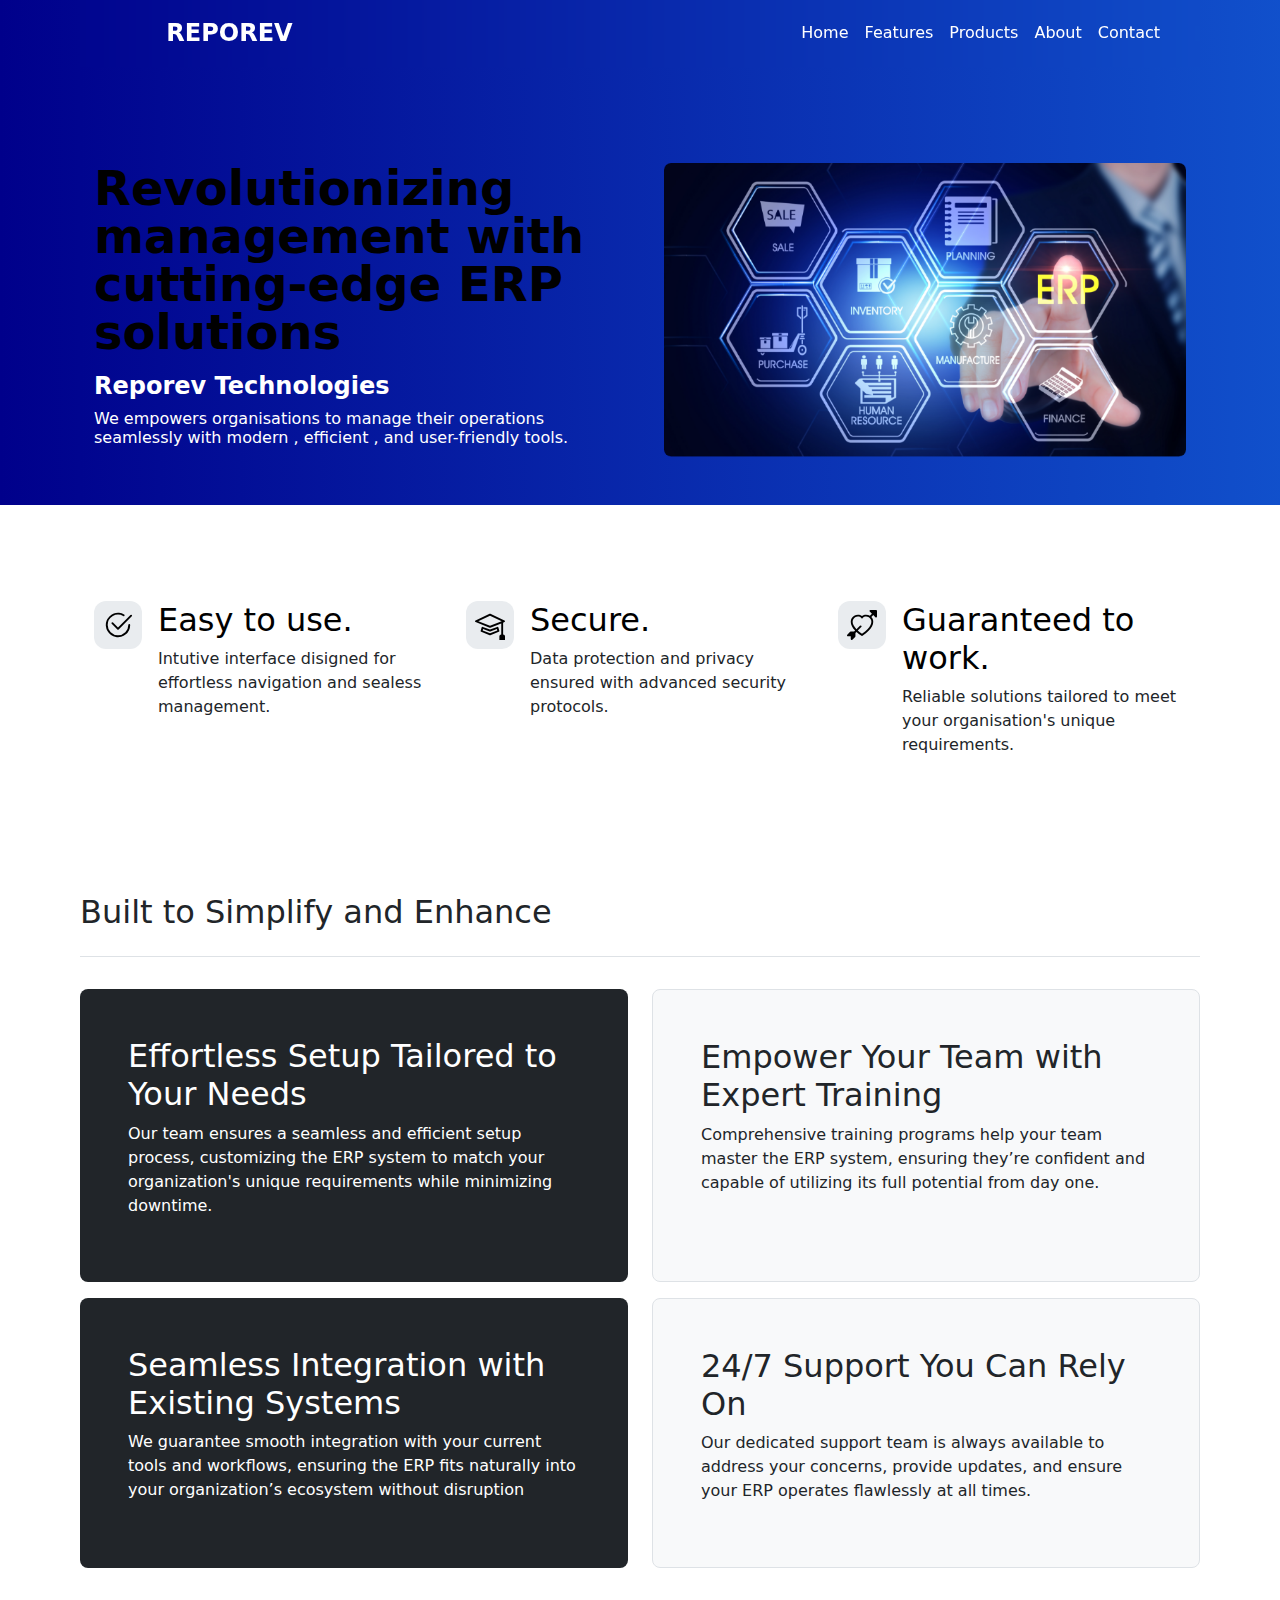
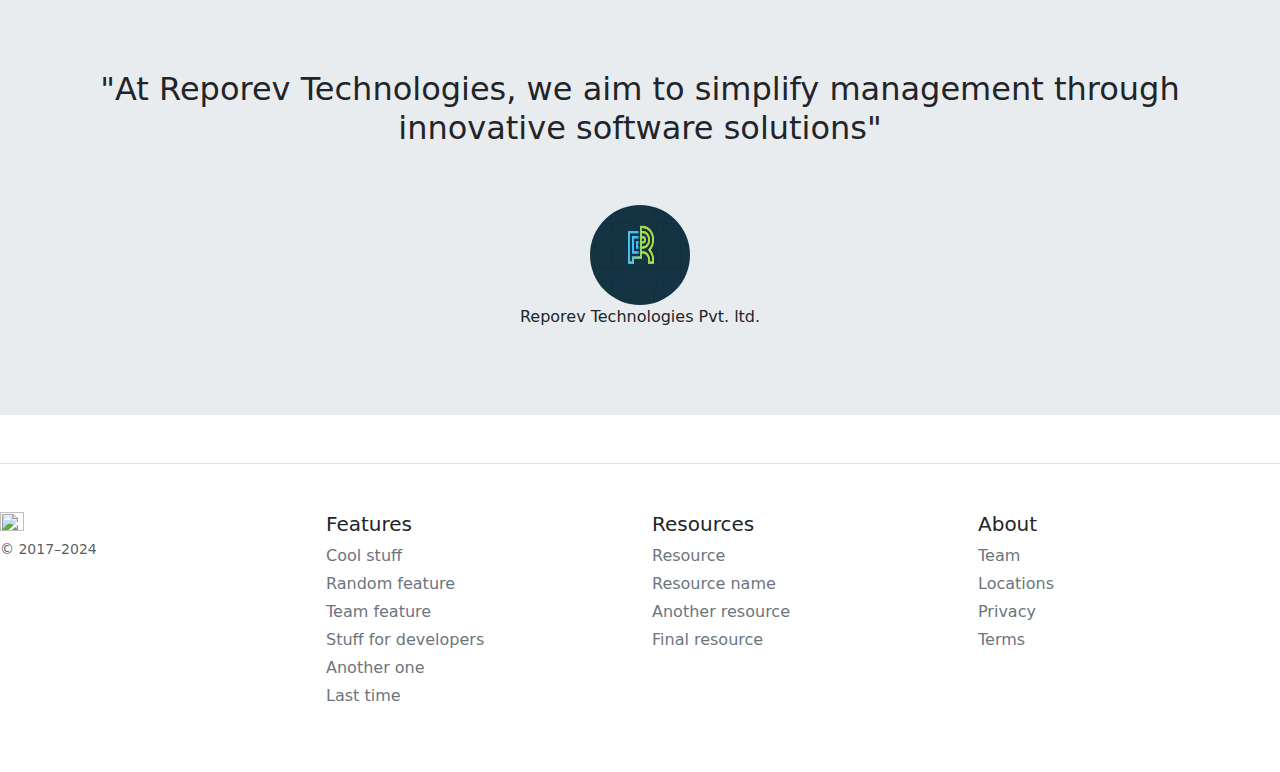
==== commit ec61c991: "cgand" ====
--- a/11.3 TinDog Project/index.html
+++ b/11.3 TinDog Project/index.html
@@ -148,18 +148,77 @@
       </div>
     </div>
   </section>
+
+
+
+
+
+
+
+
+
+  <main>
+    <div class="container py-4">
+      <header class="pb-3 mb-4 border-bottom">
+       <h2>Built to Simplify and Enhance</h2>
+      </header>
+  
+     
+  
+      <div class="row align-items-md-stretch">
+        <div class="col-md-6 my-2">
+          <div class="h-100 p-5 text-bg-dark rounded-3">
+            <h2>Effortless Setup Tailored to Your Needs</h2>
+            <p>Our team ensures a seamless and efficient setup process, customizing the ERP system to match your organization's unique requirements while minimizing downtime.
+            </p>
+          </div>
+        </div>
+        <div class="col-md-6 my-2">
+          <div class="h-100 p-5 bg-body-tertiary border rounded-3">
+            <h2>Empower Your Team with Expert Training</h2>
+            <p>Comprehensive training programs help your team master the ERP system, ensuring they’re confident and capable of utilizing its full potential from day one.
+          </p>
+          </div>
+        </div>
+      </div>
+
+
+      <div class="row align-items-md-stretch">
+        <div class="col-md-6 my-2">
+          <div class="h-100 p-5 text-bg-dark rounded-3">
+            <h2>Seamless Integration with Existing Systems</h2>
+            <p>We guarantee smooth integration with your current tools and workflows, ensuring the ERP fits naturally into your organization’s ecosystem without disruption</p>
+          </div>
+        </div>
+        <div class="col-md-6 my-2">
+          <div class="h-100 p-5 bg-body-tertiary border rounded-3">
+            <h2>24/7 Support You Can Rely On</h2>
+            <p>Our dedicated support team is always available to address your concerns, provide updates, and ensure your ERP operates flawlessly at all times.
+            </p>
+          </div>
+        </div>
+      </div>
+     </div>
+  </main>
+
+
+
+
+
+
+
   <!-- Testimonial -->
   <section id="testimonial" >
     <div class="container container-testimonial">
       <h2>"At Reporev Technologies, we aim to simplify management through innovative software solutions"</h2>
     <img  class="dog" src="./images/logoreporev.jpg" alt="logo">
     <p>Reporev Technologies Pvt. ltd.</p>
-    <div class="testimonial-image">
+    <!-- <div class="testimonial-image">
       <img src="./images/techcrunch.png" alt="" height="30px">
     <img src="./images/mashable.png" alt="" height="30px">
     <img src="./images/bizinsider.png" alt="" height="30px">
     <img src="./images/tnw.png" alt="" height="30px">
-    </div>
+    </div> -->
     </div>
   </section>
 
@@ -178,7 +237,7 @@
 
 
   <!-- Pricing -->
-  <section id="pricing">
+  <!-- <section id="pricing">
     <div class="container py-3">
       <header>
         <div class="d-flex flex-column flex-md-row align-items-center pb-3 mb-4 border-bottom">
@@ -311,7 +370,15 @@
             </tbody>
           </table>
         </div>
-      </main>
+      </main> -->
+
+
+
+
+
+
+
+
     
       <footer class="pt-4 my-md-5 pt-md-5 border-top">
         <div class="row">
